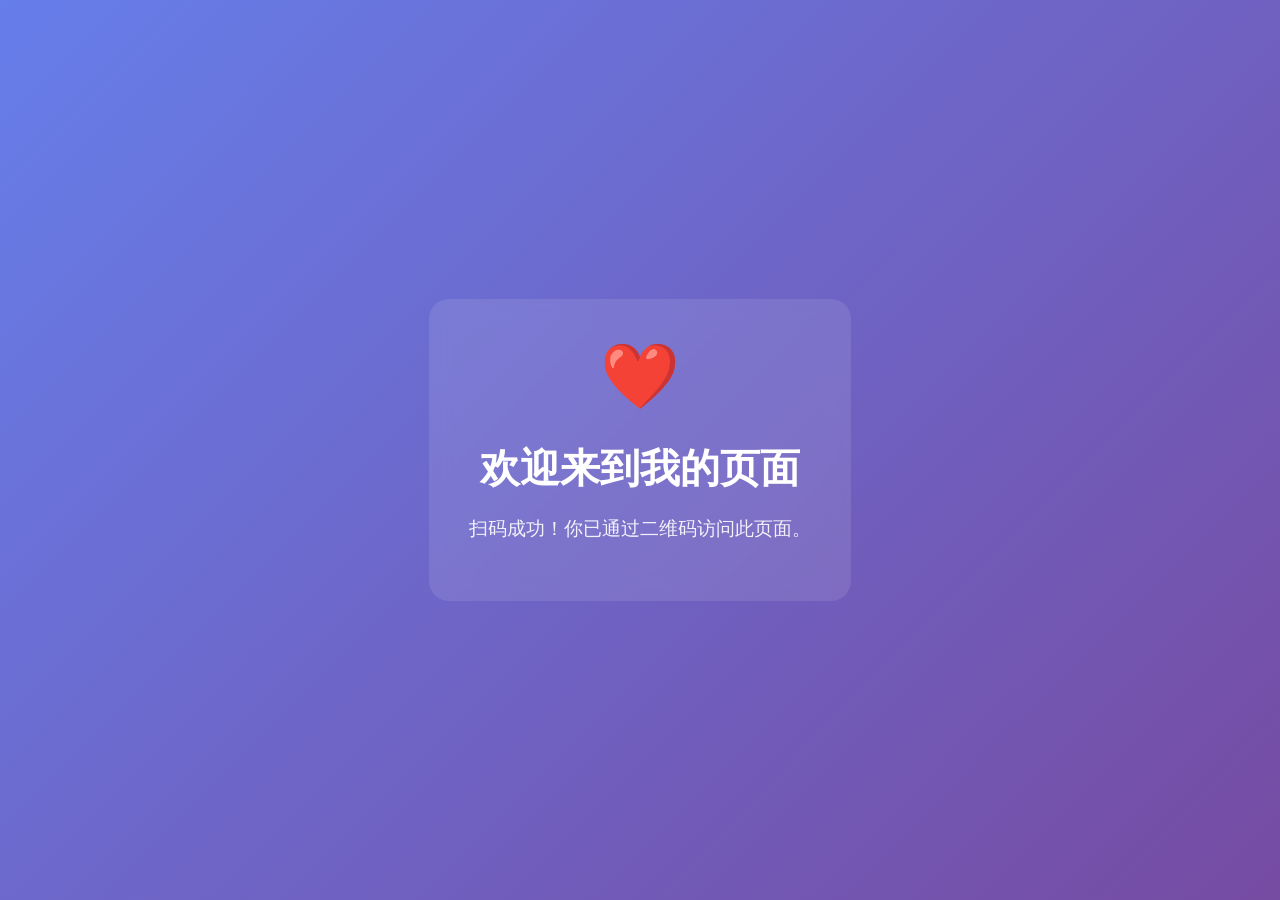
==== index.html @ a5b223ab "feat:index页面和二维码页面完成" ====
<!DOCTYPE html>
<html lang="zh-CN">
<head>
    <meta charset="UTF-8">
    <meta name="viewport" content="width=device-width, initial-scale=1.0">
    <title>我的页面</title>
    <style>
        body {
            font-family: 'Segoe UI', Tahoma, Geneva, Verdana, sans-serif;
            display: flex;
            flex-direction: column;
            align-items: center;
            justify-content: center;
            min-height: 100vh;
            margin: 0;
            background: linear-gradient(135deg, #667eea 0%, #764ba2 100%);
            color: white;
        }
        
        .container {
            text-align: center;
            padding: 40px;
            background: rgba(255, 255, 255, 0.1);
            border-radius: 20px;
            backdrop-filter: blur(10px);
        }
        
        h1 {
            font-size: 2.5em;
            margin-bottom: 20px;
        }
        
        p {
            font-size: 1.2em;
            opacity: 0.9;
        }
        
        .heart {
            color: #ff6b6b;
            font-size: 4em;
            animation: pulse 1.5s ease-in-out infinite;
        }
        
        @keyframes pulse {
            0%, 100% { transform: scale(1); }
            50% { transform: scale(1.1); }
        }
    </style>
</head>
<body>
    <div class="container">
        <div class="heart">❤️</div>
        <h1>欢迎来到我的页面</h1>
        <p>扫码成功！你已通过二维码访问此页面。</p>
    </div>
</body>
</html>
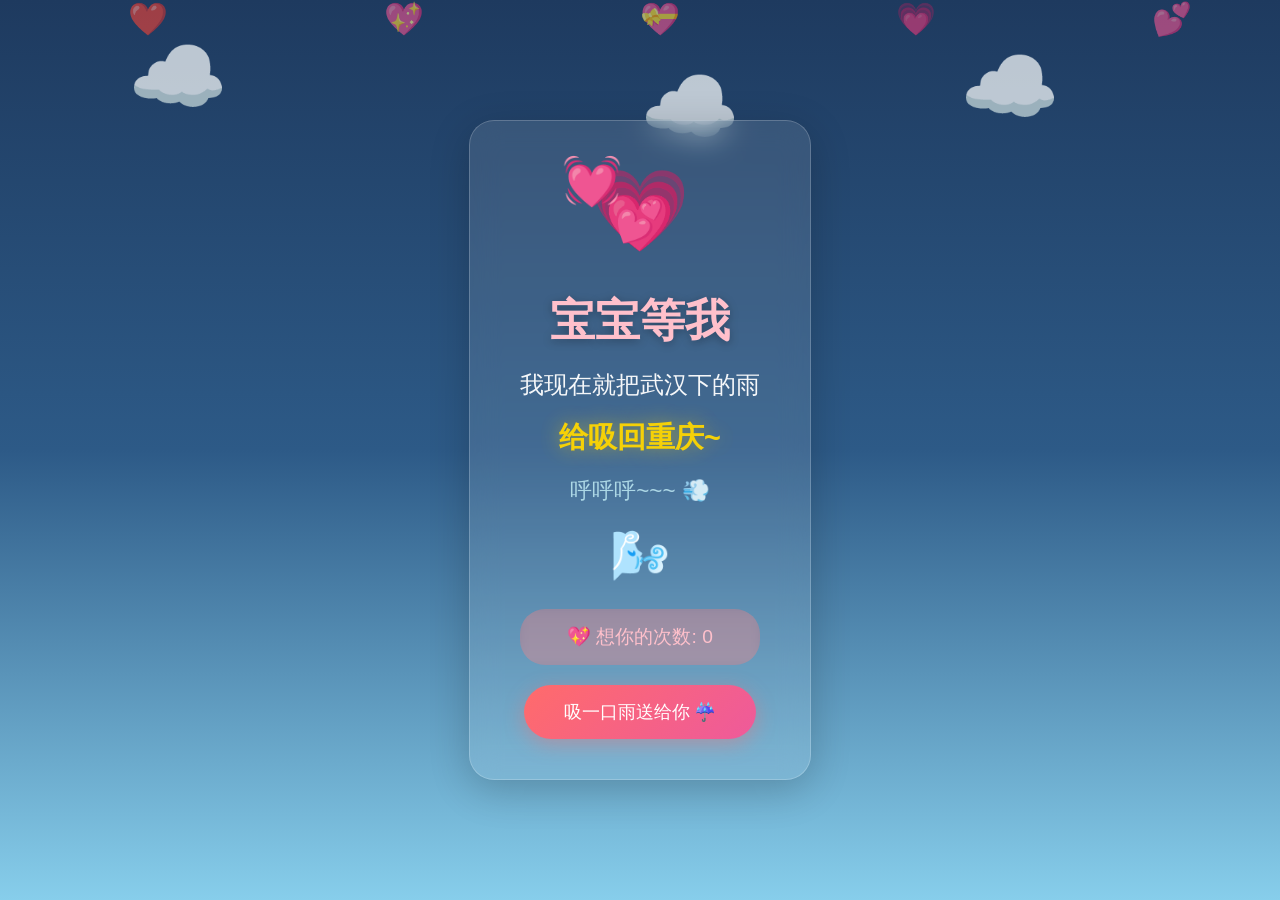
==== commit a30eae22: "feat：index.html页面拆分，引入css js。 feat：增加下雨元素" ====
--- a/index.html
+++ b/index.html
@@ -3,55 +3,48 @@
 <head>
     <meta charset="UTF-8">
     <meta name="viewport" content="width=device-width, initial-scale=1.0">
-    <title>我的页面</title>
-    <style>
-        body {
-            font-family: 'Segoe UI', Tahoma, Geneva, Verdana, sans-serif;
-            display: flex;
-            flex-direction: column;
-            align-items: center;
-            justify-content: center;
-            min-height: 100vh;
-            margin: 0;
-            background: linear-gradient(135deg, #667eea 0%, #764ba2 100%);
-            color: white;
-        }
-        
-        .container {
-            text-align: center;
-            padding: 40px;
-            background: rgba(255, 255, 255, 0.1);
-            border-radius: 20px;
-            backdrop-filter: blur(10px);
-        }
-        
-        h1 {
-            font-size: 2.5em;
-            margin-bottom: 20px;
-        }
-        
-        p {
-            font-size: 1.2em;
-            opacity: 0.9;
-        }
-        
-        .heart {
-            color: #ff6b6b;
-            font-size: 4em;
-            animation: pulse 1.5s ease-in-out infinite;
-        }
-        
-        @keyframes pulse {
-            0%, 100% { transform: scale(1); }
-            50% { transform: scale(1.1); }
-        }
-    </style>
+    <title>宝宝等我~</title>
+    <link rel="stylesheet" href="index.css">
 </head>
 <body>
+    <div class="rain-container">
+        <div class="raindrop" style="left: 10%; animation-delay: 0s;"></div>
+        <div class="raindrop" style="left: 20%; animation-delay: 0.5s;"></div>
+        <div class="raindrop" style="left: 30%; animation-delay: 1s;"></div>
+        <div class="raindrop" style="left: 45%; animation-delay: 0.3s;"></div>
+        <div class="raindrop" style="left: 55%; animation-delay: 0.8s;"></div>
+        <div class="raindrop" style="left: 70%; animation-delay: 0.2s;"></div>
+        <div class="raindrop" style="left: 80%; animation-delay: 0.6s;"></div>
+        <div class="raindrop" style="left: 90%; animation-delay: 0.9s;"></div>
+    </div>
+    
+    <div class="cloud-container">
+        <div class="cloud cloud1">☁️</div>
+        <div class="cloud cloud2">☁️</div>
+        <div class="cloud cloud3">☁️</div>
+    </div>
+
     <div class="container">
-        <div class="heart">❤️</div>
-        <h1>欢迎来到我的页面</h1>
-        <p>扫码成功！你已通过二维码访问此页面。</p>
+        <div class="heart-container">
+            <div class="heart">💗</div>
+            <div class="heart heart2">💓</div>
+            <div class="heart heart3">💕</div>
+        </div>
+        <h1>宝宝等我</h1>
+        <p class="main-text">我现在就把武汉下的雨</p>
+        <p class="main-text highlight">给吸回重庆~</p>
+        <p class="blow-text">呼呼呼~~~ 💨</p>
+        <div class="wind">🌬️</div>
     </div>
+
+    <div class="float-hearts">
+        <span class="float-heart">❤️</span>
+        <span class="float-heart">💖</span>
+        <span class="float-heart">💝</span>
+        <span class="float-heart">💗</span>
+        <span class="float-heart">💕</span>
+    </div>
+    
+    <script src="index.js"></script>
 </body>
 </html>
--- a/index.css
+++ b/index.css
@@ -0,0 +1,286 @@
+body {
+    font-family: 'Segoe UI', Tahoma, Geneva, Verdana, sans-serif;
+    display: flex;
+    flex-direction: column;
+    align-items: center;
+    justify-content: center;
+    min-height: 100vh;
+    margin: 0;
+    background: linear-gradient(180deg, #1e3a5f 0%, #2d5a87 50%, #87ceeb 100%);
+    color: white;
+    overflow: hidden;
+    position: relative;
+}
+
+.rain-container {
+    position: absolute;
+    top: 0;
+    left: 0;
+    width: 100%;
+    height: 100%;
+    pointer-events: none;
+    overflow: hidden;
+}
+
+.raindrop {
+    position: absolute;
+    top: -20px;
+    width: 2px;
+    height: 20px;
+    background: linear-gradient(to bottom, transparent, rgba(174, 194, 224, 0.8));
+    animation: rain 1s linear infinite;
+}
+
+@keyframes rain {
+    0% {
+        transform: translateY(0);
+        opacity: 1;
+    }
+    100% {
+        transform: translateY(100vh);
+        opacity: 0;
+    }
+}
+
+.cloud-container {
+    position: absolute;
+    top: 0;
+    left: 0;
+    width: 100%;
+    height: 200px;
+    pointer-events: none;
+}
+
+.cloud {
+    position: absolute;
+    font-size: 80px;
+    opacity: 0.8;
+}
+
+.cloud1 {
+    top: 30px;
+    left: 10%;
+    animation: cloudFloat 20s ease-in-out infinite;
+}
+
+.cloud2 {
+    top: 60px;
+    left: 50%;
+    animation: cloudFloat 25s ease-in-out infinite reverse;
+}
+
+.cloud3 {
+    top: 40px;
+    left: 75%;
+    animation: cloudFloat 30s ease-in-out infinite;
+}
+
+@keyframes cloudFloat {
+    0%, 100% {
+        transform: translateX(0);
+    }
+    50% {
+        transform: translateX(30px);
+    }
+}
+
+.container {
+    text-align: center;
+    padding: 40px 50px;
+    background: rgba(255, 255, 255, 0.1);
+    border-radius: 25px;
+    backdrop-filter: blur(15px);
+    z-index: 10;
+    border: 1px solid rgba(255, 255, 255, 0.2);
+    box-shadow: 0 10px 40px rgba(0, 0, 0, 0.2);
+}
+
+.heart-container {
+    position: relative;
+    height: 100px;
+    margin-bottom: 20px;
+}
+
+.heart {
+    font-size: 5em;
+    animation: pulse 1.5s ease-in-out infinite;
+    position: absolute;
+    top: 50%;
+    left: 50%;
+    transform: translate(-50%, -50%);
+}
+
+.heart2 {
+    font-size: 3em;
+    animation: pulse 2s ease-in-out infinite;
+    top: 20%;
+    left: 30%;
+    animation-delay: 0.5s;
+}
+
+.heart3 {
+    font-size: 2.5em;
+    animation: pulse 1.8s ease-in-out infinite;
+    top: 60%;
+    right: 25%;
+    animation-delay: 0.8s;
+}
+
+@keyframes pulse {
+    0%, 100% {
+        transform: translate(-50%, -50%) scale(1);
+        opacity: 1;
+    }
+    50% {
+        transform: translate(-50%, -50%) scale(1.1);
+        opacity: 0.8;
+    }
+}
+
+h1 {
+    font-size: 2.8em;
+    margin-bottom: 15px;
+    text-shadow: 0 2px 10px rgba(0, 0, 0, 0.3);
+    color: #ffc0cb;
+}
+
+.main-text {
+    font-size: 1.5em;
+    margin: 10px 0;
+    opacity: 0.95;
+    line-height: 1.6;
+}
+
+.main-text.highlight {
+    color: #ffd700;
+    font-weight: bold;
+    font-size: 1.8em;
+    text-shadow: 0 0 20px rgba(255, 215, 0, 0.5);
+}
+
+.blow-text {
+    font-size: 1.4em;
+    margin-top: 15px;
+    animation: blow 1s ease-in-out infinite;
+    color: #add8e6;
+}
+
+@keyframes blow {
+    0%, 100% {
+        transform: translateX(0);
+    }
+    25% {
+        transform: translateX(-5px);
+    }
+    75% {
+        transform: translateX(5px);
+    }
+}
+
+.wind {
+    font-size: 3em;
+    margin-top: 20px;
+    animation: windBlow 2s ease-in-out infinite;
+}
+
+@keyframes windBlow {
+    0%, 100% {
+        transform: translateX(0) rotate(0deg);
+        opacity: 0.7;
+    }
+    50% {
+        transform: translateX(20px) rotate(15deg);
+        opacity: 1;
+    }
+}
+
+.float-hearts {
+    position: absolute;
+    bottom: 0;
+    left: 0;
+    width: 100%;
+    height: 100%;
+    pointer-events: none;
+    overflow: hidden;
+}
+
+.float-heart {
+    position: absolute;
+    font-size: 2em;
+    opacity: 0.6;
+    animation: floatUp 8s ease-in-out infinite;
+}
+
+.float-heart:nth-child(1) {
+    left: 10%;
+    animation-delay: 0s;
+}
+
+.float-heart:nth-child(2) {
+    left: 30%;
+    animation-delay: 2s;
+}
+
+.float-heart:nth-child(3) {
+    left: 50%;
+    animation-delay: 4s;
+}
+
+.float-heart:nth-child(4) {
+    left: 70%;
+    animation-delay: 1s;
+}
+
+.float-heart:nth-child(5) {
+    left: 90%;
+    animation-delay: 3s;
+}
+
+@keyframes floatUp {
+    0% {
+        transform: translateY(100vh) rotate(0deg);
+        opacity: 0;
+    }
+    10% {
+        opacity: 0.8;
+    }
+    90% {
+        opacity: 0.8;
+    }
+    100% {
+        transform: translateY(-100px) rotate(720deg);
+        opacity: 0;
+    }
+}
+
+.counter {
+    margin-top: 25px;
+    padding: 15px 25px;
+    background: rgba(255, 107, 107, 0.3);
+    border-radius: 25px;
+    font-size: 1.2em;
+    color: #ffc0cb;
+    backdrop-filter: blur(5px);
+}
+
+.btn {
+    margin-top: 20px;
+    padding: 15px 40px;
+    font-size: 1.1em;
+    border: none;
+    border-radius: 30px;
+    background: linear-gradient(135deg, #ff6b6b, #ee5a9b);
+    color: white;
+    cursor: pointer;
+    transition: transform 0.3s, box-shadow 0.3s;
+    box-shadow: 0 5px 20px rgba(255, 107, 107, 0.4);
+}
+
+.btn:hover {
+    transform: scale(1.08);
+    box-shadow: 0 8px 30px rgba(255, 107, 107, 0.6);
+}
+
+.btn:active {
+    transform: scale(0.98);
+}
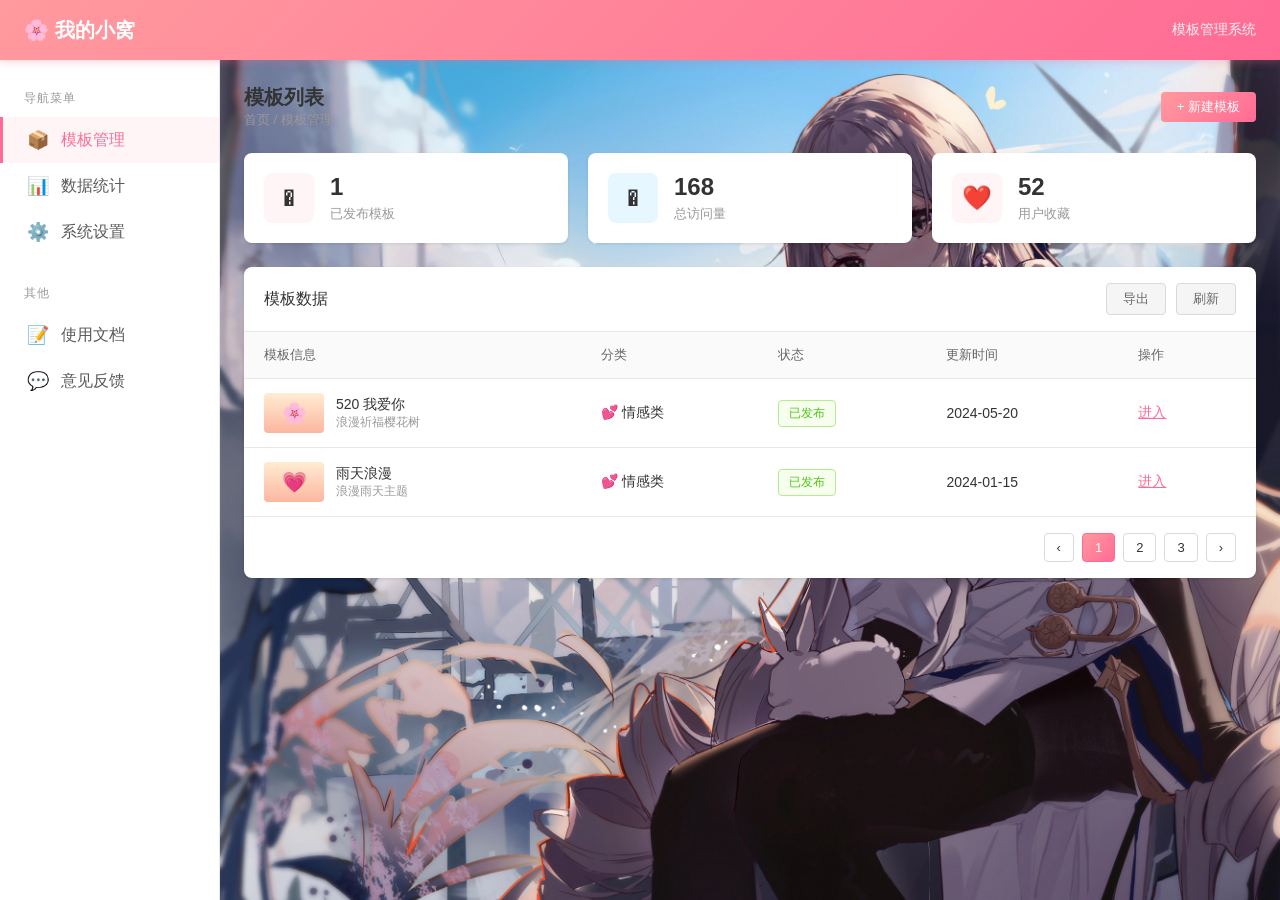
==== commit 5d911b6b: "feat：首页背景图改变，优化界面" ====
--- a/index.html
+++ b/index.html
@@ -3,48 +3,602 @@
 <head>
     <meta charset="UTF-8">
     <meta name="viewport" content="width=device-width, initial-scale=1.0">
-    <title>宝宝等我~</title>
-    <link rel="stylesheet" href="index.css">
+    <title>✨ 我的模板库 ✨</title>
+    <style>
+        * {
+            margin: 0;
+            padding: 0;
+            box-sizing: border-box;
+        }
+        
+        html, body {
+            height: 100%;
+            overflow: hidden;
+        }
+        
+        body {
+            font-family: 'PingFang SC', 'Microsoft YaHei', sans-serif;
+            background: #f0f2f5;
+            color: #333;
+        }
+        
+        /* 顶部导航 */
+        .navbar {
+            position: fixed;
+            top: 0;
+            left: 0;
+            right: 0;
+            height: 60px;
+            background: linear-gradient(135deg, #ff9a9e 0%, #ff6b95 100%);
+            display: flex;
+            align-items: center;
+            padding: 0 24px;
+            box-shadow: 0 2px 8px rgba(255, 107, 149, 0.3);
+            z-index: 1000;
+        }
+        
+        .navbar-logo {
+            font-size: 20px;
+            color: white;
+            font-weight: 600;
+            display: flex;
+            align-items: center;
+            gap: 10px;
+        }
+        
+        .navbar-title {
+            margin-left: auto;
+            color: white;
+            font-size: 14px;
+            opacity: 0.9;
+        }
+        
+        /* 主容器 */
+        .main-container {
+            display: flex;
+            height: 100vh;
+            padding-top: 60px;
+        }
+        
+        /* 左侧菜单 */
+        .sidebar {
+            width: 220px;
+            background: white;
+            border-right: 1px solid #e8e8e8;
+            padding: 20px 0;
+            overflow-y: auto;
+        }
+        
+        .menu-title {
+            padding: 10px 24px;
+            font-size: 12px;
+            color: #999;
+            text-transform: uppercase;
+            letter-spacing: 1px;
+        }
+        
+        .menu-item {
+            display: flex;
+            align-items: center;
+            padding: 12px 24px;
+            color: #595959;
+            cursor: pointer;
+            transition: all 0.3s;
+            border-left: 3px solid transparent;
+        }
+        
+        .menu-item:hover {
+            background: #fff5f7;
+            color: #ff6b95;
+            border-left-color: #ff6b95;
+        }
+        
+        .menu-item.active {
+            background: #fff5f7;
+            color: #ff6b95;
+            border-left-color: #ff6b95;
+            font-weight: 500;
+        }
+        
+        .menu-icon {
+            margin-right: 12px;
+            font-size: 18px;
+        }
+        
+        /* 主内容区 */
+        .content {
+            flex: 1;
+            padding: 24px;
+            overflow-y: auto;
+            background: url('../template/static/img/BLNY2.jpg') no-repeat center center;
+            background-size: cover;
+            position: relative;
+        }
+        
+        .content::before {
+            content: '';
+            position: absolute;
+            top: 0;
+            left: 0;
+            right: 0;
+            bottom: 0;
+            /* background: rgba(255, 255, 255, 0.7); */
+            z-index: 0;
+        }
+        
+        .content > * {
+            position: relative;
+            z-index: 1;
+        }
+        
+        /* 内容头部 */
+        .content-header {
+            display: flex;
+            justify-content: space-between;
+            align-items: center;
+            margin-bottom: 24px;
+        }
+        
+        .page-title {
+            font-size: 20px;
+            font-weight: 600;
+            color: #333;
+        }
+        
+        .breadcrumb {
+            font-size: 13px;
+            color: #999;
+        }
+        
+        /* 统计卡片 */
+        .stats-row {
+            display: grid;
+            grid-template-columns: repeat(auto-fit, minmax(200px, 1fr));
+            gap: 20px;
+            margin-bottom: 24px;
+        }
+        
+        .stat-card {
+            background: white;
+            border-radius: 8px;
+            padding: 20px;
+            box-shadow: 0 1px 3px rgba(0, 0, 0, 0.1);
+            display: flex;
+            align-items: center;
+        }
+        
+        .stat-icon {
+            width: 50px;
+            height: 50px;
+            border-radius: 8px;
+            display: flex;
+            align-items: center;
+            justify-content: center;
+            font-size: 24px;
+            margin-right: 16px;
+        }
+        
+        .stat-icon.pink {
+            background: #fff5f7;
+        }
+        
+        .stat-icon.blue {
+            background: #e6f7ff;
+        }
+        
+        .stat-info h3 {
+            font-size: 24px;
+            font-weight: 600;
+            color: #333;
+        }
+        
+        .stat-info p {
+            font-size: 13px;
+            color: #999;
+            margin-top: 4px;
+        }
+        
+        /* 模板卡片表格 */
+        .card-table {
+            background: white;
+            border-radius: 8px;
+            box-shadow: 0 1px 3px rgba(0, 0, 0, 0.1);
+        }
+        
+        .table-header {
+            padding: 16px 20px;
+            border-bottom: 1px solid #e8e8e8;
+            display: flex;
+            justify-content: space-between;
+            align-items: center;
+        }
+        
+        .table-title {
+            font-size: 16px;
+            font-weight: 500;
+            color: #333;
+        }
+        
+        .table-actions {
+            display: flex;
+            gap: 10px;
+        }
+        
+        .btn-sm {
+            padding: 6px 16px;
+            border-radius: 4px;
+            font-size: 13px;
+            cursor: pointer;
+            border: none;
+            transition: all 0.3s;
+        }
+        
+        .btn-primary {
+            background: linear-gradient(135deg, #ff9a9e 0%, #ff6b95 100%);
+            color: white;
+        }
+        
+        .btn-primary:hover {
+            opacity: 0.9;
+            transform: translateY(-1px);
+        }
+        
+        .btn-default {
+            background: #f5f5f5;
+            color: #666;
+            border: 1px solid #d9d9d9;
+        }
+        
+        .btn-default:hover {
+            color: #ff6b95;
+            border-color: #ff6b95;
+        }
+        
+        /* 表格 */
+        .table {
+            width: 100%;
+            border-collapse: collapse;
+        }
+        
+        .table th,
+        .table td {
+            padding: 14px 20px;
+            text-align: left;
+            border-bottom: 1px solid #e8e8e8;
+        }
+        
+        .table th {
+            background: #fafafa;
+            font-weight: 500;
+            color: #666;
+            font-size: 13px;
+        }
+        
+        .table td {
+            color: #333;
+            font-size: 14px;
+        }
+        
+        .table tr:hover {
+            background: #fff5f7;
+        }
+        
+        /* 模板预览单元格 */
+        .template-preview {
+            display: flex;
+            align-items: center;
+            gap: 12px;
+        }
+        
+        .preview-thumb {
+            width: 60px;
+            height: 40px;
+            background: linear-gradient(180deg, #ffecd2 0%, #fcb69f 100%);
+            border-radius: 4px;
+            display: flex;
+            align-items: center;
+            justify-content: center;
+            font-size: 20px;
+        }
+        
+        .preview-info {
+            display: flex;
+            flex-direction: column;
+        }
+        
+        .preview-name {
+            font-weight: 500;
+            color: #333;
+        }
+        
+        .preview-desc {
+            font-size: 12px;
+            color: #999;
+        }
+        
+        /* 状态标签 */
+        .status {
+            display: inline-block;
+            padding: 4px 10px;
+            border-radius: 4px;
+            font-size: 12px;
+        }
+        
+        .status-success {
+            background: #f6ffed;
+            color: #52c41a;
+            border: 1px solid #b7eb8f;
+        }
+        
+        /* 操作按钮 */
+        .action-btn {
+            color: #ff6b95;
+            cursor: pointer;
+            margin-right: 12px;
+            transition: opacity 0.3s;
+        }
+        
+        .action-btn:hover {
+            opacity: 0.7;
+        }
+        
+        /* 弹窗预览 */
+        .modal-overlay {
+            display: none;
+            position: fixed;
+            top: 0;
+            left: 0;
+            right: 0;
+            bottom: 0;
+            background: rgba(0, 0, 0, 0.5);
+            z-index: 2000;
+            justify-content: center;
+            align-items: center;
+        }
+        
+        .modal-overlay.active {
+            display: flex;
+        }
+        
+        .modal {
+            background: white;
+            border-radius: 8px;
+            width: 90%;
+            max-width: 800px;
+            height: 80vh;
+            overflow: hidden;
+        }
+        
+        .modal-header {
+            padding: 16px 20px;
+            border-bottom: 1px solid #e8e8e8;
+            display: flex;
+            justify-content: space-between;
+            align-items: center;
+        }
+        
+        .modal-close {
+            font-size: 24px;
+            cursor: pointer;
+            color: #999;
+            transition: color 0.3s;
+        }
+        
+        .modal-close:hover {
+            color: #ff6b95;
+        }
+        
+        .modal-body {
+            height: calc(100% - 60px);
+        }
+        
+        .modal-body iframe {
+            width: 100%;
+            height: 100%;
+            border: none;
+        }
+        
+        /* 分页 */
+        .pagination {
+            display: flex;
+            justify-content: flex-end;
+            padding: 16px 20px;
+            gap: 8px;
+        }
+        
+        .page-item {
+            padding: 6px 12px;
+            border: 1px solid #d9d9d9;
+            border-radius: 4px;
+            cursor: pointer;
+            font-size: 13px;
+            transition: all 0.3s;
+        }
+        
+        .page-item:hover {
+            color: #ff6b95;
+            border-color: #ff6b95;
+        }
+        
+        .page-item.active {
+            background: linear-gradient(135deg, #ff9a9e 0%, #ff6b95 100%);
+            color: white;
+            border-color: #ff6b95;
+        }
+    </style>
 </head>
 <body>
-    <div class="rain-container">
-        <div class="raindrop" style="left: 10%; animation-delay: 0s;"></div>
-        <div class="raindrop" style="left: 20%; animation-delay: 0.5s;"></div>
-        <div class="raindrop" style="left: 30%; animation-delay: 1s;"></div>
-        <div class="raindrop" style="left: 45%; animation-delay: 0.3s;"></div>
-        <div class="raindrop" style="left: 55%; animation-delay: 0.8s;"></div>
-        <div class="raindrop" style="left: 70%; animation-delay: 0.2s;"></div>
-        <div class="raindrop" style="left: 80%; animation-delay: 0.6s;"></div>
-        <div class="raindrop" style="left: 90%; animation-delay: 0.9s;"></div>
+    <!-- 顶部导航 -->
+    <nav class="navbar">
+        <div class="navbar-logo">
+            🌸 我的小窝
+        </div>
+        <div class="navbar-title">模板管理系统</div>
+    </nav>
+    
+    <!-- 主容器 -->
+    <div class="main-container">
+        <!-- 左侧菜单 -->
+        <aside class="sidebar">
+            <div class="menu-title">导航菜单</div>
+            <div class="menu-item active">
+                <span class="menu-icon">📦</span>
+                模板管理
+            </div>
+            <div class="menu-item">
+                <span class="menu-icon">📊</span>
+                数据统计
+            </div>
+            <div class="menu-item">
+                <span class="menu-icon">⚙️</span>
+                系统设置
+            </div>
+            
+            <div class="menu-title" style="margin-top: 20px;">其他</div>
+            <div class="menu-item">
+                <span class="menu-icon">📝</span>
+                使用文档
+            </div>
+            <div class="menu-item">
+                <span class="menu-icon">💬</span>
+                意见反馈
+            </div>
+        </aside>
+        
+        <!-- 主内容区 -->
+        <main class="content">
+            <!-- 内容头部 -->
+            <div class="content-header">
+                <div>
+                    <h1 class="page-title">模板列表</h1>
+                    <div class="breadcrumb">首页 / 模板管理</div>
+                </div>
+                <button class="btn-sm btn-primary">+ 新建模板</button>
+            </div>
+            
+            <!-- 统计卡片 -->
+            <div class="stats-row">
+                <div class="stat-card">
+                    <div class="stat-icon pink">�</div>
+                    <div class="stat-info">
+                        <h3>1</h3>
+                        <p>已发布模板</p>
+                    </div>
+                </div>
+                <div class="stat-card">
+                    <div class="stat-icon blue">�️</div>
+                    <div class="stat-info">
+                        <h3>168</h3>
+                        <p>总访问量</p>
+                    </div>
+                </div>
+                <div class="stat-card">
+                    <div class="stat-icon pink">❤️</div>
+                    <div class="stat-info">
+                        <h3>52</h3>
+                        <p>用户收藏</p>
+                    </div>
+                </div>
+            </div>
+            
+            <!-- 表格 -->
+            <div class="card-table">
+                <div class="table-header">
+                    <div class="table-title">模板数据</div>
+                    <div class="table-actions">
+                        <button class="btn-sm btn-default">导出</button>
+                        <button class="btn-sm btn-default">刷新</button>
+                    </div>
+                </div>
+                
+                <table class="table">
+                    <thead>
+                        <tr>
+                            <th>模板信息</th>
+                            <th>分类</th>
+                            <th>状态</th>
+                            <th>更新时间</th>
+                            <th>操作</th>
+                        </tr>
+                    </thead>
+                    <tbody>
+                        <tr>
+                            <td>
+                                <div class="template-preview">
+                                    <div class="preview-thumb">🌸</div>
+                                    <div class="preview-info">
+                                        <span class="preview-name">520 我爱你</span>
+                                        <span class="preview-desc">浪漫祈福樱花树</span>
+                                    </div>
+                                </div>
+                            </td>
+                            <td>💕 情感类</td>
+                            <td><span class="status status-success">已发布</span></td>
+                            <td>2024-05-20</td>
+                            <td>
+                                <a href="template/views/love_520.html" class="action-btn">进入</a>
+                            </td>
+                        </tr>
+                        <tr>
+                            <td>
+                                <div class="template-preview">
+                                    <div class="preview-thumb">💗</div>
+                                    <div class="preview-info">
+                                        <span class="preview-name">雨天浪漫</span>
+                                        <span class="preview-desc">浪漫雨天主题</span>
+                                    </div>
+                                </div>
+                            </td>
+                            <td>💕 情感类</td>
+                            <td><span class="status status-success">已发布</span></td>
+                            <td>2024-01-15</td>
+                            <td>
+                                <a href="template/views/rain.html" class="action-btn">进入</a>
+                            </td>
+                        </tr>
+                    </tbody>
+                </table>
+                
+                <!-- 分页 -->
+                <div class="pagination">
+                    <div class="page-item">‹</div>
+                    <div class="page-item active">1</div>
+                    <div class="page-item">2</div>
+                    <div class="page-item">3</div>
+                    <div class="page-item">›</div>
+                </div>
+            </div>
+        </main>
     </div>
     
-    <div class="cloud-container">
-        <div class="cloud cloud1">☁️</div>
-        <div class="cloud cloud2">☁️</div>
-        <div class="cloud cloud3">☁️</div>
-    </div>
-
-    <div class="container">
-        <div class="heart-container">
-            <div class="heart">💗</div>
-            <div class="heart heart2">💓</div>
-            <div class="heart heart3">💕</div>
+    <!-- 预览弹窗 -->
+    <div class="modal-overlay" id="previewModal">
+        <div class="modal">
+            <div class="modal-header">
+                <span style="font-weight: 500;">模板预览</span>
+                <span class="modal-close" onclick="closeModal()">×</span>
+            </div>
+            <div class="modal-body">
+                <iframe src="template/views/rain.html"></iframe>
+            </div>
         </div>
-        <h1>宝宝等我</h1>
-        <p class="main-text">我现在就把武汉下的雨</p>
-        <p class="main-text highlight">给吸回重庆~</p>
-        <p class="blow-text">呼呼呼~~~ 💨</p>
-        <div class="wind">🌬️</div>
-    </div>
-
-    <div class="float-hearts">
-        <span class="float-heart">❤️</span>
-        <span class="float-heart">💖</span>
-        <span class="float-heart">💝</span>
-        <span class="float-heart">💗</span>
-        <span class="float-heart">💕</span>
     </div>
     
-    <script src="index.js"></script>
+    <script>
+        function previewTemplate() {
+            document.getElementById('previewModal').classList.add('active');
+        }
+        
+        function closeModal() {
+            document.getElementById('previewModal').classList.remove('active');
+        }
+        
+        // 点击遮罩关闭
+        document.getElementById('previewModal').addEventListener('click', function(e) {
+            if (e.target === this) {
+                closeModal();
+            }
+        });
+    </script>
 </body>
 </html>
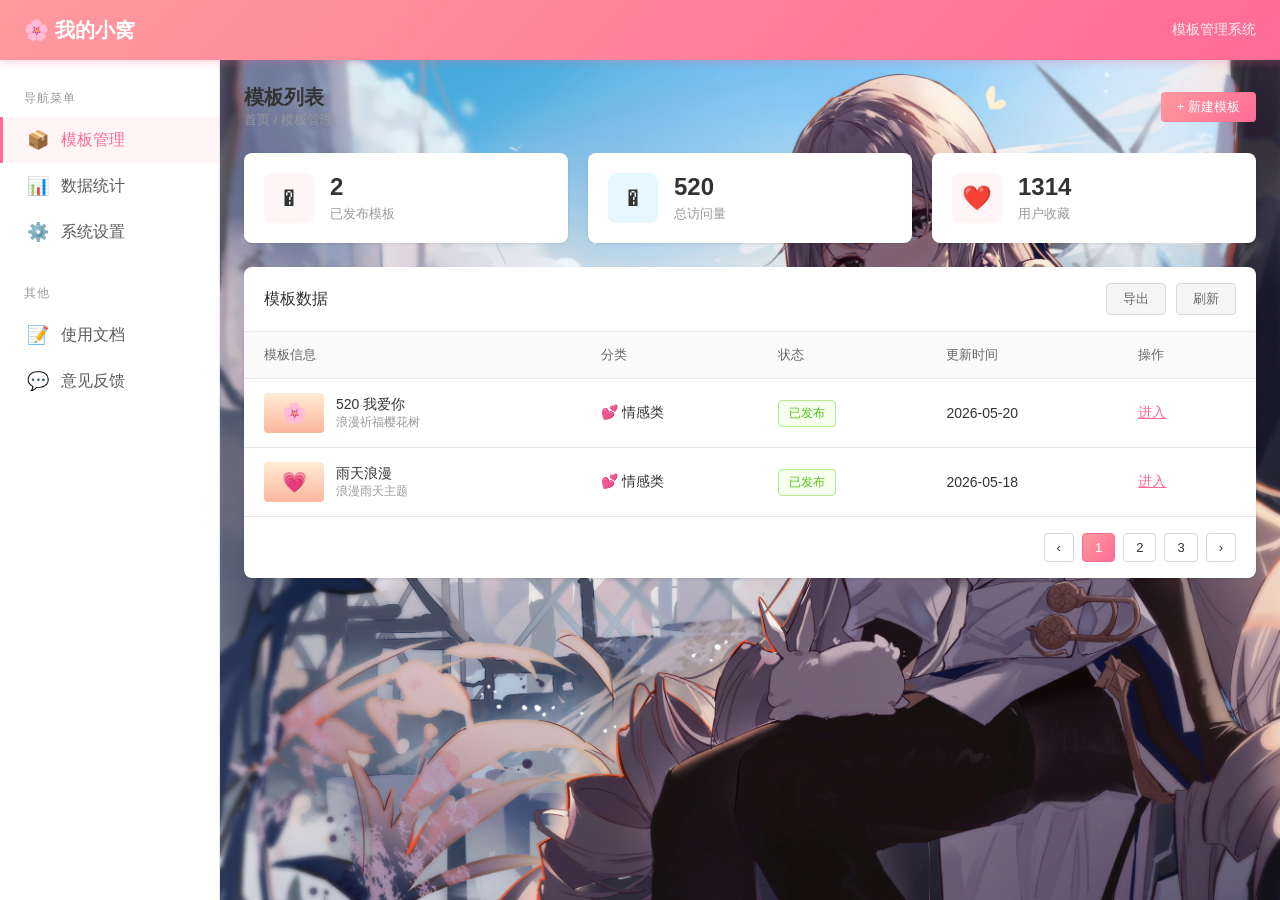
==== commit bf744efb: "feat：增加index移动端适配" ====
--- a/index.html
+++ b/index.html
@@ -425,21 +425,300 @@
             color: white;
             border-color: #ff6b95;
         }
+        
+        /* 桌面端隐藏菜单按钮 */
+        .menu-toggle {
+            display: none;
+        }
+        
+        /* 移动端适配 */
+        @media (max-width: 768px) {
+            /* 移动端基础设置 - 允许垂直滚动，禁止横向滚动 */
+            html {
+                overflow-x: hidden;
+                overflow-y: auto;
+            }
+            
+            body {
+                overflow-x: hidden;
+                overflow-y: auto;
+            }
+            
+            /* 移动端导航 */
+            .navbar {
+                position: fixed;
+                top: 0;
+                left: 0;
+                right: 0;
+                z-index: 100;
+                padding: 0 16px;
+                height: 56px;
+            }
+            
+            .navbar-logo {
+                font-size: 18px;
+            }
+            
+            .navbar-title {
+                display: none;
+            }
+            
+            /* 汉堡菜单按钮 */
+            .menu-toggle {
+                display: block;
+                font-size: 22px;
+                color: white;
+                cursor: pointer;
+            }
+            
+            /* 移动端侧边栏 */
+            .sidebar {
+                position: fixed;
+                left: -220px;
+                top: 56px;
+                bottom: 0;
+                width: 220px;
+                z-index: 999;
+                box-shadow: 2px 0 10px rgba(0, 0, 0, 0.1);
+                transition: left 0.3s ease;
+            }
+            
+            .sidebar.open {
+                left: 0;
+            }
+            
+            /* 遮罩层 */
+            .sidebar-overlay {
+                display: none;
+                position: fixed;
+                top: 56px;
+                left: 0;
+                right: 0;
+                bottom: 0;
+                background: rgba(0, 0, 0, 0.5);
+                z-index: 998;
+            }
+            
+            .sidebar-overlay.active {
+                display: block;
+            }
+            
+            /* 主内容区 */
+            .main-container {
+                flex-direction: column;
+                height: auto;
+                padding-top: 56px;  /* 避开固定导航栏 */
+                min-height: 100vh;
+            }
+            
+            .content {
+                padding: 16px;
+                min-height: calc(100vh - 56px);
+            }
+            
+            /* 内容头部 */
+            .content-header {
+                flex-direction: column;
+                align-items: flex-start;
+                gap: 12px;
+                margin-bottom: 16px;
+            }
+            
+            .page-title {
+                font-size: 18px;
+            }
+            
+            /* 统计卡片 */
+            .stats-row {
+                grid-template-columns: repeat(3, 1fr);
+                gap: 12px;
+                margin-bottom: 16px;
+            }
+            
+            .stat-card {
+                padding: 12px;
+            }
+            
+            .stat-icon {
+                width: 40px;
+                height: 40px;
+                font-size: 18px;
+                margin-right: 10px;
+            }
+            
+            .stat-info h3 {
+                font-size: 18px;
+            }
+            
+            .stat-info p {
+                font-size: 11px;
+            }
+            
+            /* 表格响应式处理 - 移动端改为卡片式布局 */
+            .card-table {
+                overflow: visible;
+            }
+            
+            /* 隐藏表头 */
+            .table thead {
+                display: none;
+            }
+            
+            /* 表格行改为卡片 */
+            .table tbody {
+                display: flex;
+                flex-direction: column;
+                gap: 12px;
+            }
+            
+            .table tr {
+                display: block;
+                background: white;
+                border-radius: 12px;
+                padding: 16px;
+                box-shadow: 0 2px 8px rgba(0, 0, 0, 0.06);
+            }
+            
+            .table td {
+                display: block;
+                padding: 0;
+                border: none;
+            }
+            
+            /* 模板预览区域 - 卡片式布局 */
+            .template-preview {
+                display: flex;
+                align-items: center;
+                gap: 12px;
+                margin-bottom: 12px;
+            }
+            
+            .preview-thumb {
+                width: 50px;
+                height: 50px;
+                background: linear-gradient(135deg, #ff9a9e 0%, #ff6b95 100%);
+                border-radius: 10px;
+                font-size: 22px;
+            }
+            
+            .preview-info {
+                flex: 1;
+            }
+            
+            .preview-name {
+                font-size: 16px;
+                font-weight: 600;
+                color: #333;
+                margin-bottom: 2px;
+            }
+            
+            .preview-desc {
+                font-size: 12px;
+                color: #999;
+            }
+            
+            /* 状态和日期信息 */
+            .table td:not(:first-child):not(:last-child) {
+                display: flex;
+                gap: 16px;
+                margin-bottom: 12px;
+                font-size: 12px;
+                color: #999;
+            }
+            
+            /* 操作按钮区域 */
+            .table td:last-child {
+                display: flex;
+                gap: 10px;
+            }
+            
+            /* 操作按钮 */
+            .action-btn {
+                display: inline-flex;
+                align-items: center;
+                justify-content: center;
+                padding: 10px 20px;
+                background: linear-gradient(135deg, #ff9a9e 0%, #ff6b95 100%);
+                color: white;
+                border-radius: 20px;
+                font-size: 14px;
+                font-weight: 500;
+                text-decoration: none;
+                transition: all 0.3s;
+                box-shadow: 0 4px 12px rgba(255, 107, 149, 0.3);
+            }
+            
+            .action-btn:hover,
+            .action-btn:active {
+                transform: translateY(-2px);
+                box-shadow: 0 6px 16px rgba(255, 107, 149, 0.4);
+            }
+            
+            /* 弹窗 */
+            .modal {
+                width: 95%;
+                height: 70vh;
+            }
+            
+            /* 分页 */
+            .pagination {
+                justify-content: center;
+            }
+        }
+        
+        /* 小屏手机适配 */
+        @media (max-width: 480px) {
+            .navbar-logo {
+                font-size: 16px;
+            }
+            
+            .content {
+                padding: 12px;
+            }
+            
+            .stats-row {
+                grid-template-columns: repeat(3, 1fr);
+                gap: 8px;
+            }
+            
+            .stat-card {
+                padding: 10px 8px;
+            }
+            
+            .stat-icon {
+                width: 35px;
+                height: 35px;
+                font-size: 16px;
+                margin-right: 8px;
+            }
+            
+            .stat-info h3 {
+                font-size: 16px;
+            }
+            
+            .stat-info p {
+                font-size: 10px;
+            }
+        }
     </style>
 </head>
 <body>
     <!-- 顶部导航 -->
     <nav class="navbar">
+        <div class="menu-toggle" id="menuToggle">☰</div>
         <div class="navbar-logo">
             🌸 我的小窝
         </div>
         <div class="navbar-title">模板管理系统</div>
     </nav>
     
+    <!-- 侧边栏遮罩 -->
+    <div class="sidebar-overlay" id="sidebarOverlay"></div>
+    
     <!-- 主容器 -->
     <div class="main-container">
         <!-- 左侧菜单 -->
-        <aside class="sidebar">
+        <aside class="sidebar" id="sidebar">
             <div class="menu-title">导航菜单</div>
             <div class="menu-item active">
                 <span class="menu-icon">📦</span>
@@ -481,21 +760,21 @@
                 <div class="stat-card">
                     <div class="stat-icon pink">�</div>
                     <div class="stat-info">
-                        <h3>1</h3>
+                        <h3>2</h3>
                         <p>已发布模板</p>
                     </div>
                 </div>
                 <div class="stat-card">
                     <div class="stat-icon blue">�️</div>
                     <div class="stat-info">
-                        <h3>168</h3>
+                        <h3>520</h3>
                         <p>总访问量</p>
                     </div>
                 </div>
                 <div class="stat-card">
                     <div class="stat-icon pink">❤️</div>
                     <div class="stat-info">
-                        <h3>52</h3>
+                        <h3>1314</h3>
                         <p>用户收藏</p>
                     </div>
                 </div>
@@ -534,7 +813,7 @@
                             </td>
                             <td>💕 情感类</td>
                             <td><span class="status status-success">已发布</span></td>
-                            <td>2024-05-20</td>
+                            <td>2026-05-20</td>
                             <td>
                                 <a href="template/views/love_520.html" class="action-btn">进入</a>
                             </td>
@@ -551,7 +830,7 @@
                             </td>
                             <td>💕 情感类</td>
                             <td><span class="status status-success">已发布</span></td>
-                            <td>2024-01-15</td>
+                            <td>2026-05-18</td>
                             <td>
                                 <a href="template/views/rain.html" class="action-btn">进入</a>
                             </td>
@@ -593,11 +872,29 @@
             document.getElementById('previewModal').classList.remove('active');
         }
         
-        // 点击遮罩关闭
+        // 点击遮罩关闭弹窗
         document.getElementById('previewModal').addEventListener('click', function(e) {
             if (e.target === this) {
                 closeModal();
             }
+        });
+        
+        // 移动端菜单切换
+        function toggleSidebar() {
+            const sidebar = document.getElementById('sidebar');
+            const overlay = document.getElementById('sidebarOverlay');
+            sidebar.classList.toggle('open');
+            overlay.classList.toggle('active');
+        }
+        
+        // 点击遮罩关闭侧边栏
+        document.getElementById('sidebarOverlay').addEventListener('click', function() {
+            toggleSidebar();
+        });
+        
+        // 点击菜单按钮切换
+        document.getElementById('menuToggle').addEventListener('click', function() {
+            toggleSidebar();
         });
     </script>
 </body>
